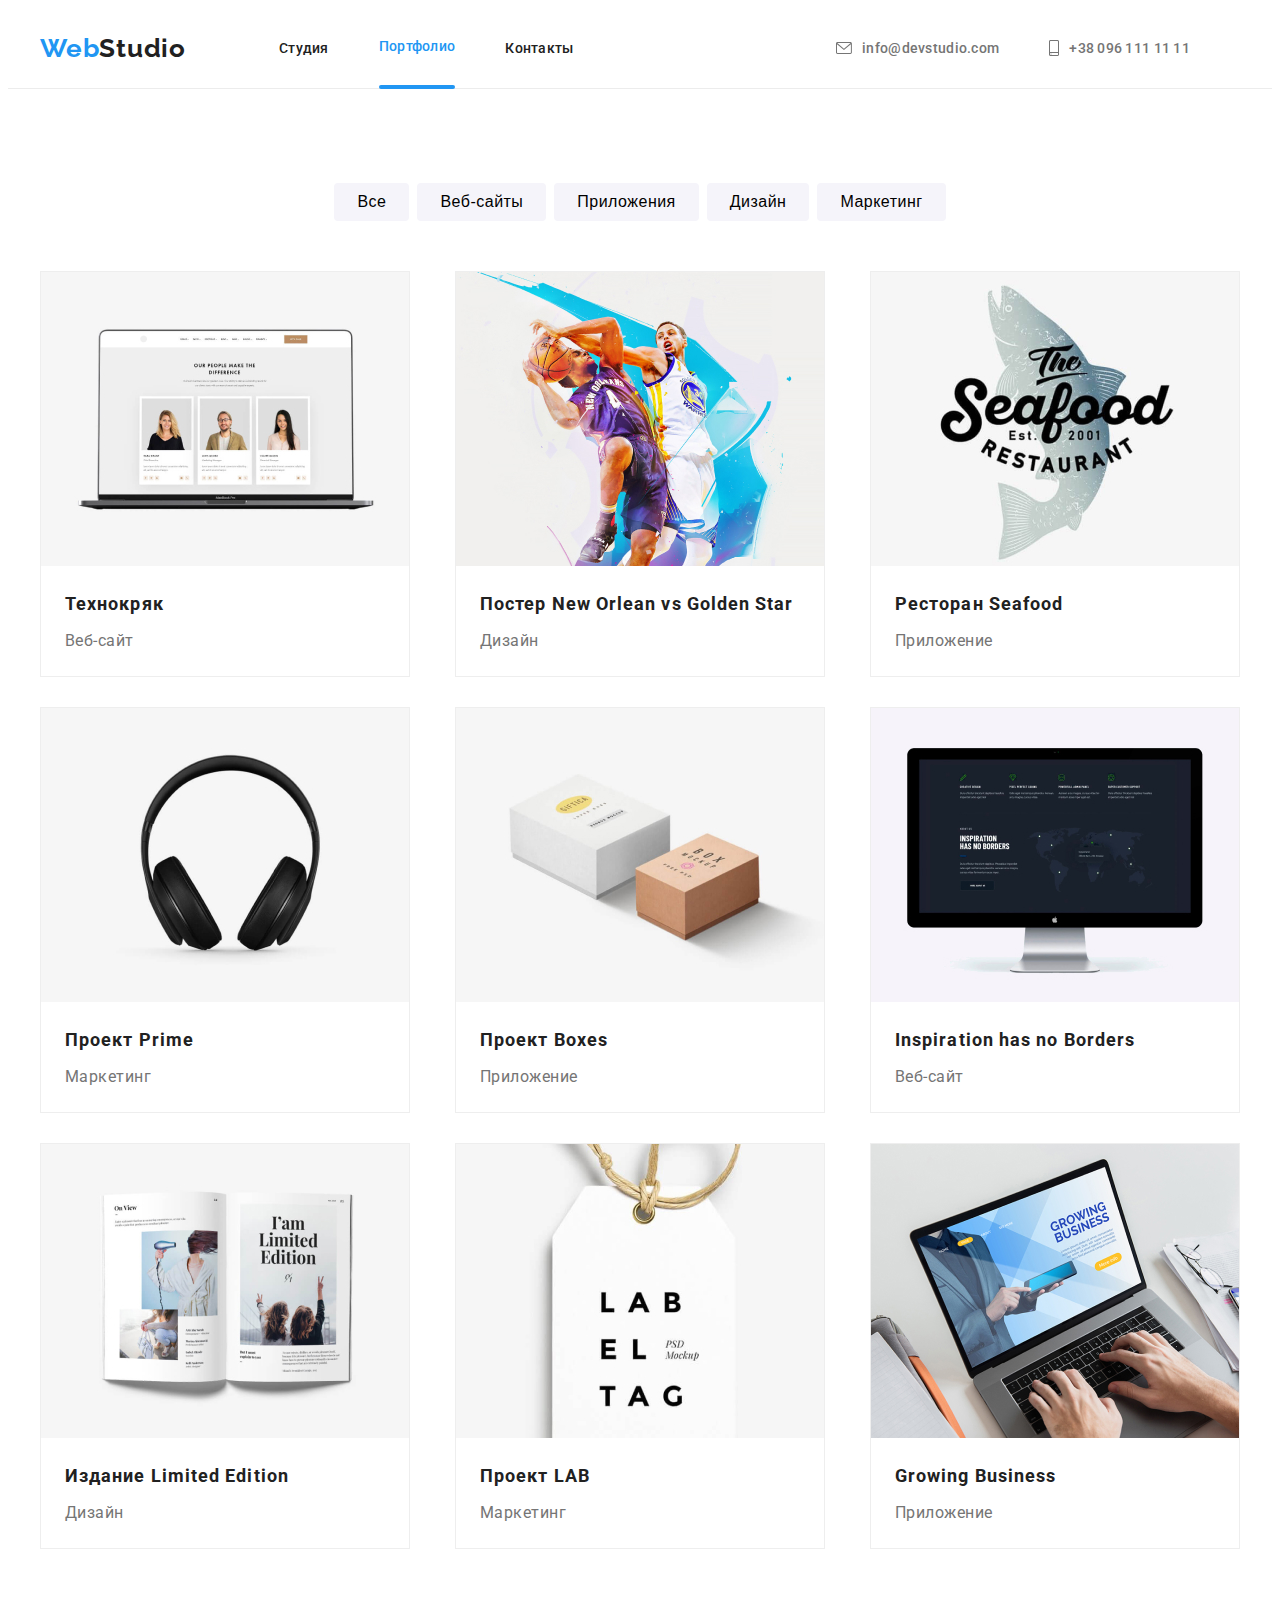
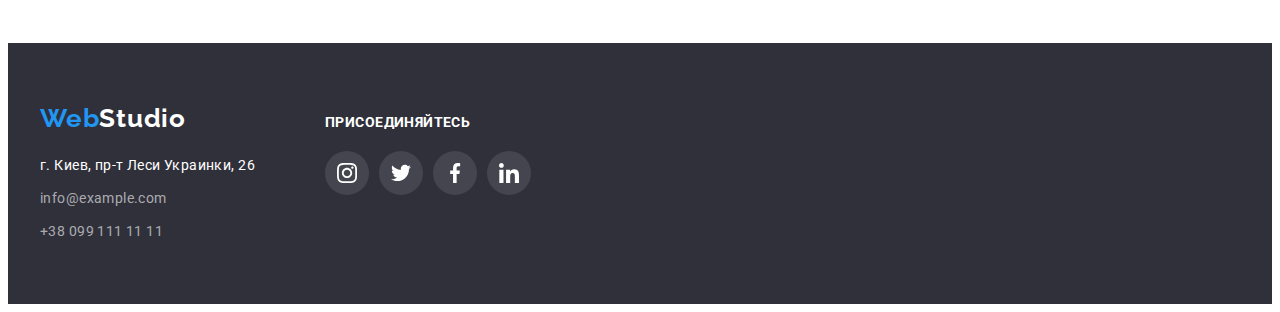
==== portfolio.html @ 15736058 "modal form, footer form" ====
<!DOCTYPE html>
<html lang="ru">
<head>
    <meta charset="UTF-8">
    <meta name="viewport" content="width=device-width, initial-scale=1.0">
    <title>WebStudio</title>
    <link rel="stylesheet" href="https://cdnjs.cloudflare.com/ajax/libs/modern-normalize/1.0.0/modern-normalize.min.css" integrity="sha512-ISS7cAi1PEhQ8jnbJpJZMd29NlhNj4AWYyLOSp2CE/CsHxTCu+r+t0D2yoJudVrd0/8fTVPUVDzY5Tvli75u/g==" crossorigin="anonymous" />
    <link rel="preconnect" href="https://fonts.gstatic.com">
    <link href="https://fonts.googleapis.com/css2?family=Raleway:wght@700&family=Roboto:wght@400;500;700;900&display=swap" rel="stylesheet">
    <link rel="stylesheet" href="./css/style.css">
</head>
<body>
    <header class="header">
        <div class="container">
            <nav class="navigation">
                 <a class="logo-link link" href="./index.html">   
                     <span class="logo-first-side">Web</span><span class="logo-header-side">Studio</span> 
                </a>
                    <ul class="site-nav list">
                        <li class="site-nav-list"><a class="site-nav-link link" href="./index.html">Студия</a></li>
                        <li class="site-nav-list"><a class="site-nav-link link current" href="./portfolio.html">Портфолио</a></li>
                        <li class="site-nav-list"><a class="site-nav-link link" href="./contacts.html">Контакты</a></li>
    
                    </ul>
            </nav>
    
            <address class="header-address">
                <div class="header-mail">
                      <a class="site-address-list link" href="mailto:info@devstudio.com"> <svg class="site-address__icon mail" width="16" height="12"> <use href="./pictures/sprite.svg#icon-mail"></use> </svg>info@devstudio.com</a>
                </div>      
                <div class="header-tel">
                    <a class="site-address-list link" href="tel:+380961111111">  <svg class="site-address__icon phone" width="10" height="16"> <use href="./pictures/sprite.svg#icon-smartphone"></use> </svg>+38 096 111 11 11</a>
                </div>
            </address>
        </div>
    
       </header> 
   <!--Список кнопок-->
   <section class="portfolio" >
       <div class="container">
       <h1 hidden class="button-title" >Наши разработки</h1>
       <ul class="button-list">
           <li class="button-list-item list"> <button class="button" type="button">Все</button></li>
           <li class="button-list-item list"> <button class="button" type="button">Веб-сайты</button></li>
           <li class="button-list-item list"> <button class="button" type="button">Приложения</button></li>
           <li class="button-list-item list"> <button class="button" type="button">Дизайн</button></li>
           <li class="button-list-item list"> <button class="button" type="button">Маркетинг</button></li>
       </ul>

  

   <!--Список разработок-->
       <h2 hidden class="gallery-title">Галерея</h2>
   
        <ul class="gallery-list">
            <li class="gallery-list-item list" >
                <a class="gallery-list-link link" href=""> 
                     <div class="thumb">
                         <img class="gallery-list-img" src="./pictures/portfolio/img.jpg" alt="Ноутбук с открытым сайтом" width="370" height="294"> 
                         <p class="overlay">Технокряк это современная площадка распространения коронавируса. Компании используют эту платформу для цифрового шпионажа и атак на защищённые сервера конкурентов.</p>
                     </div>
                         <div class="gallery-text-container"> <h3 class="gallery-list-title">Технокряк</h3>
                        <p class="gallery-list-text">Веб-сайт</p>
                        </div>
                    </a>        
                </li>
            <li class="gallery-list-item list" >
                <a class="gallery-list-link link" href=""> 
                    <div class="thumb">
                        <img  class="gallery-list-img" src="./pictures/portfolio/img-1.jpg" alt="Баскетболисты" width="370" height="294">
                        <p class="overlay">Технокряк это современная площадка распространения коронавируса. Компании используют эту платформу для цифрового шпионажа и атак на защищённые сервера конкурентов.</p>
                  </div>
               <div class="gallery-text-container"> <h3 class="gallery-list-title">Постер New Orlean vs Golden Star</h3>
                <p class="gallery-list-text">Дизайн</p>
                </div>
            </a>
            </li>
            <li class="gallery-list-item list" >
                <a class="gallery-list-link link" href=""> 
                    <div class="thumb">
                        <img  class="gallery-list-img" src="./pictures/portfolio/img-2.jpg" alt="Логотип ресторана" width="370" height="294">
                        <p class="overlay">Технокряк это современная площадка распространения коронавируса. Компании используют эту платформу для цифрового шпионажа и атак на защищённые сервера конкурентов.</p>
                     </div>
               <div class="gallery-text-container"> <h3 class="gallery-list-title">Ресторан Seafood</h3>
                <p class="gallery-list-text">Приложение</p>
            </div>
            </a>
            </li>
            <li class="gallery-list-item list" >
                <a class="gallery-list-link link" href=""> 
                    <div class="thumb">
                        <img  class="gallery-list-img" src="./pictures/portfolio/img-3.jpg" alt="Наушники" width="370" height="294">
                        <p class="overlay">Технокряк это современная площадка распространения коронавируса. Компании используют эту платформу для цифрового шпионажа и атак на защищённые сервера конкурентов.</p>
                    </div>
               <div class="gallery-text-container"> <h3 class="gallery-list-title">Проект Prime</h3>
                <p class="gallery-list-text">Маркетинг</p>
                </div>
            </a>
            </li>
            <li class="gallery-list-item list" >
                <a class="gallery-list-link link" href=""> 
                    <div class="thumb">
                        <img  class="gallery-list-img" src="./pictures/portfolio/img-4.jpg" alt="Две коробки" width="370" height="294">
                        <p class="overlay">Технокряк это современная площадка распространения коронавируса. Компании используют эту платформу для цифрового шпионажа и атак на защищённые сервера конкурентов.</p>
                  </div>
               <div class="gallery-text-container"> <h3 class="gallery-list-title">Проект Boxes</h3>
                <p class="gallery-list-text">Приложение</p>
                </div>
            </a>
            </li>

            <li class="gallery-list-item list" >
                <a class="gallery-list-link link" href=""> 
                    <div class="thumb">
                        <img  class="gallery-list-img" src="./pictures/portfolio/img-5.jpg" alt="Монитор с открытой картой мира" width="370" height="294">
                        <p class="overlay">Технокряк это современная площадка распространения коронавируса. Компании используют эту платформу для цифрового шпионажа и атак на защищённые сервера конкурентов.</p>
                  </div>
               <div class="gallery-text-container"> <h3 class="gallery-list-title">Inspiration has no Borders</h3>
                <p class="gallery-list-text">Веб-сайт</p>
                </div>
            </a>
            </li>
            <li class="gallery-list-item list" >
                <a class="gallery-list-link link" href=""> <div class="thumb">
                    <img  class="gallery-list-img" src="./pictures/portfolio/img-6.jpg" alt="Открытая книга" width="370" height="294">
                    <p class="overlay">Технокряк это современная площадка распространения коронавируса. Компании используют эту платформу для цифрового шпионажа и атак на защищённые сервера конкурентов.</p>
                </div>
               <div class="gallery-text-container"> <h3 class="gallery-list-title">Издание Limited Edition</h3>
                <p class="gallery-list-text">Дизайн</p>
                </div>
            </a>
            </li>
            <li class="gallery-list-item list" >
                <a class="gallery-list-link link" href=""> 
                    <div class="thumb">
                        <img  class="gallery-list-img" src="./pictures/portfolio/img-7.jpg" alt="Ярлык" width="370" height="294">
                        <p class="overlay">Технокряк это современная площадка распространения коронавируса. Компании используют эту платформу для цифрового шпионажа и атак на защищённые сервера конкурентов.</p>
                     </div>
               <div class="gallery-text-container"> <h3 class="gallery-list-title">Проект LAB</h3>
                <p class="gallery-list-text">Маркетинг</p>
                </div>
            </a>
            </li>
            <li class="gallery-list-item list" >
                <a class="gallery-list-link link" href=""> 
                    <div class="thumb">
                        <img  class="gallery-list-img" src="./pictures/portfolio/img-8.jpg" alt="Человек работающий за ноутбуком" width="370" height="294">
                        <p class="overlay">Технокряк это современная площадка распространения коронавируса. Компании используют эту платформу для цифрового шпионажа и атак на защищённые сервера конкурентов.</p>
                    </div>
               <div class="gallery-text-container"> <h3 class="gallery-list-title">Growing Business</h3>
                <p class="gallery-list-text">Приложение</p>
                </div>
            </a>
            </li>
        </ul>
    </div>
    </section>

<!--Footer-->
    
<footer class="footer">
    <div class="container">
        <div class="left">
    <div class="footer-logo">
    <a class="footer-logo-link" href="index.html">  <span class="logo-first-side">Web</span><span class="logo-footer-side">Studio</span>
    </a>
    </div>        


    <div class="address-container">
    <address class="footer-address">
            <ul class="footer-list">
                <li class="footer-list-item list"> 
                    <a class="footer-address-link" href="https://goo.gl/maps/CPEfyJvDvuWiQpKV9">г. Киев, пр-т Леси Украинки, 26</a>

                </li>
                <li class="footer-list-item list">
                    <a class="footer-contact-link" href="mailto:info@example.com">info@example.com</a>

                </li>
                <li class="footer-list-item list">
                    <a class="footer-contact-link" href="tel:+380991111111">+38 099 111 11 11</a>

                </li>
            </ul>

    </address>
    </div> 
     </div>

     <div class="right">
         <h3 class="footer-right-title">присоединяйтесь</h3>
         <ul class="social-list list">
            <li class="social-list-item">
                <a href="" class="social-list-link link">
                    <svg class="social-list-icon">
                        <use href="./pictures/sprite.svg#icon-instagram"></use>
                    </svg>
                </a>
            </li>
            <li class="social-list-item">
                <a href="" class="social-list-link link">
                    <svg class="social-list-icon">
                        <use href="./pictures/sprite.svg#icon-twitter"></use>
                    </svg>
                </a>
            </li>
            <li class="social-list-item">
                <a href="" class="social-list-link link">
                    <svg class="social-list-icon">
                        <use href="./pictures/sprite.svg#icon-facebook"></use>
                    </svg>
                </a>
            </li>
            <li class="social-list-item">
                <a href="" class="social-list-link link">
                    <svg class="social-list-icon">
                        <use href="./pictures/sprite.svg#icon-linkedin"></use>
                    </svg>
                </a>
            </li>
        </ul>
     </div>
    
     </div>
</footer>


</body>
</html>
---- css/style.css ----
:root {
    --text-font: "Roboto", sans-serif; 
    --logo-font: "Raleway", sans-serif;
    --text-color:  #212121 ;
    --second-text-color: #757575;
    --third-text-color: #FFFFFF;
    --active-color: #2196F3 ;
    --banner-footer-background: #2F303A;
    --footer-contact-color: #ffffff99;
    --buuton-portfolio-background: #F5F4FA;
    --border-line-color: #ECECEC;
    --border-galerry-color: #eeeeee;
    --social-fill-color: #AFB1B8;
}

body{
    font-family: var(--text-font);
    color: var(--text-color);
    background-color: var(--third-text-color);
}

h1,
h2,
h3,
h4,
h5,
h6,
p {
    margin: 0;
}

ul,ol {
    margin: 0;
    padding: 0;
}

img {
    display: block;
}

.list {
    list-style: none;
}

.link {
    text-decoration: none;
}
 
.container {
    width: 1200px;  
    padding: 0 15px;
    margin: 0 auto;  
    
}

/* !!!!!!!!!!!!!!!!!!!!!!!!!!index.html!!!!!!!!!!!!!!!!! */

.header {
    border-bottom: 1px solid var(--border-line-color);

}

.header .container {
    display: flex;
    align-items: center;
    min-height: 80px;
    
}

/*================Logo==============*/

.navigation .logo-link {
    margin: auto 93px auto auto ;
}

.logo-first-side {
    font-family: var(--logo-font);
    font-weight: 700;
    font-size: 26px;
    line-height: 1.19;
    letter-spacing: 0.03em;
    color: var(--active-color);
}

.logo-header-side {
    font-family: var(--logo-font);
    font-weight: 700;
    font-size: 26px;
    line-height: 1.19;
    letter-spacing: 0.03em;
    color: var(--text-color);
}
/*===============Navigation============*/


.navigation {
    display: flex;
}

 .site-nav-list:not(:last-child) {
     margin-right: 50px;
 }
.site-nav {
    display: flex;
    align-items: center;
}

.site-nav-link {
    font-weight: 500;
    font-size: 14px;
    line-height: 1.43;
    letter-spacing: 0.02em;
    text-decoration: none;
    color: var(--text-color);
    transition: color 250ms cubic-bezier(0.4, 0, 0.2, 1);
}

.site-nav-link.current::after {
    content: "";
    position: relative;
    display: block;
    left: 0;
    bottom: -29px;
    background: var(--active-color);
    border-radius: 2px;
    height: 4px;
    width: 100%;

}

.site-nav-link.current {
    color: var(--active-color);
}

.site-address-list {
    position: relative;
    font-weight: 500;
    font-size: 14px;
    line-height: 1.43;
    letter-spacing: 0.02em;
    color: var(--second-text-color);
    text-decoration: none;
    margin-right: 50px;
    display: flex;
    justify-content: center;
    align-items: center;
    align-content: center;
    transition: color 250ms cubic-bezier(0.4, 0, 0.2, 1);

}

.site-nav-link:hover,
.site-nav-link:focus {
    color: var(--active-color);    
}

/*================Addres header=========*/
.header-address{
    margin-left: auto;
    font-style: normal;
    display: flex;
}


.site-address-list:hover .site-address__icon,
.site-address-list:focus .site-address__icon {
    fill: var(--active-color);
}

.header-mail,
.header-tel {
    display: flex;
    justify-content: space-between;
    align-items: center;
    align-content: center;
}

.site-address-list:hover,
.site-address-list:focus {
    color: var(--active-color);    
}

.site-address__icon {
    fill: var(--second-text-color);
    display: inline-flex;
    margin-right: 10px;
    transition: fill 250ms cubic-bezier(0.4, 0, 0.2, 1);

 }
 
.banner {
    background: var(--banner-footer-background);
    flex-grow: 1;
    padding: 200px 0;
    background-image: linear-gradient(rgba(47, 48, 58, 0.4),
    rgba(47, 48, 58, 0.4)), 
    url(../pictures/bg.jpg);
    background-repeat: no-repeat;
    background-size: cover;
    max-width: 1600px;
}

.banner-title {
    font-weight: 900;
    font-size: 44px;
    line-height: 1.37;
    text-align: center;
    letter-spacing: 0.06em;
    text-transform: uppercase;
    color:var(--third-text-color);
}

.banner-button {
    margin: 30px auto 0 auto;
    font-weight: 700;
    font-size: 16px;
    line-height: 1.88;
    display: flex;
    align-items: center;
    text-align: center;
    letter-spacing: 0.06em;
    color: var(--third-text-color);
    background-color: var(--active-color);
    min-width: 200px;
    height: 50px;
    border-radius: 4px;
    border: none;
    cursor:pointer;
    padding: 10px 33px; 
    transition:  background-color 250ms cubic-bezier(0.4, 0, 0.2, 1) ; 
    
}
.banner-button:focus,
.banner-button:hover {
    background-color: #188ce8;
    
}

/* Modal */

.backdrop {
    position: fixed;
    top: 0;
    left: 0;
    width: 100%;
    height: 100%;
    background: rgba(0, 0, 0, 0.2);
    transition: opacity 500ms cubic-bezier(0.4, 0, 0.2, 1);

}

.backdrop.is-hidden {
    opacity: 0;
    pointer-events: none;
    z-index: 100;


}

.modal-form {
    display: flex;
    flex-direction: column;
}

.modal {
    padding: 40px;
    position: absolute;
    top: 50%;
    left: 50%;
    transform: translate(-50%, -50%);
    min-width: 528px;
    min-height: 581px;
    background: var(--third-text-color);
    box-shadow: 0px 1px 3px rgba(0, 0, 0, 0.12), 0px 1px 1px rgba(0, 0, 0, 0.14), 0px 2px 1px rgba(0, 0, 0, 0.2);
    border-radius: 4px;

}
/* .backdrop.is-hidden {
    transition: opacity 2500ms cubic-bezier(0.4, 0, 0.2, 1);

} */
.modal-form-input {
    display: block;
    width: 100%;
    border: 1px solid rgba(33, 33, 33, 0.2);
    box-sizing: border-box;
    border-radius: 4px;
    height: 40px;
    padding-left: 42px;
    transition: border-color 250ms cubic-bezier(0.4, 0, 0.2, 1);


}

.modal-form-input:focus {
    outline: none;
    border-color: var(--active-color);
    fill: var(--active-color);
}

.modal-form-input:focus + .modal-form-icon {
    fill: var(--active-color);
}

.modal-form-icon {
    position: absolute;
    top: 50%;
    left: 12px;
    transform: translateY(-50%);
    transition: fill 250ms cubic-bezier(0.4, 0, 0.2, 1);

}

.modal-form-input-label {

}

.modal-form-input-title {
    display: block;
    font-weight: 400;
    font-size: 12px;
    line-height: 14px;
    letter-spacing: 0.01em;
    color: var(--second-text-color);
    margin-top: 10px;
    margin-bottom: 4px;

}

.modal-form-input-weapper {
    display: block;
    position: relative;

}

.modal-form-message {
    display: block;
    width: 100%;
    height: 120px;
    border: 1px solid rgba(33, 33, 33, 0.2);
    border-radius: 4px;
    resize: none;
    transition: border-color 250ms cubic-bezier(0.4, 0, 0.2, 1);
    padding: 12px 16px;
    font-size: 14px;
    line-height: 1.14;
    letter-spacing: 0.01em;
}

.modal-form-message:focus {
    outline: none;
    border-color: var(--active-color);
}

.modal-form-message::placeholder {
    color: rgba(117, 117, 117, 0.5);

}

.modal-check-label-link {
    color: var(--active-color);
}

.modal-form-check-label {
    display: flex;
    align-items: center;
    flex-wrap: wrap;
    margin-top: 20px;
    font-weight: 400;
    font-size: 14px;
    line-height: 24px;
    letter-spacing: 0.03em;
    color: var(--second-text-color);

}

.modal-form-check-label::before {
    display: inline-block;
    content: "";
    width: 16px;
    height: 15px;
    border: 1px solid #212121 ;
    margin-right: 8px;

}

.modal-form-check:checked + .modal-form-check-label::before {
    background-color: var(--active-color);
    border: solid var(--active-color);
    background-image: url(../pictures/checkbox.svg);
    background-size: cover;
}

.modal-form-button {
    margin: 30px auto 0 auto;
    font-weight: 700;
    font-size: 16px;
    line-height: 1.88;
    display: flex;
    align-items: center;
    text-align: center;
    letter-spacing: 0.06em;
    color: var(--third-text-color);
    background-color: var(--active-color);
    min-width: 200px;
    height: 50px;
    border-radius: 4px;
    border: none;
    cursor:pointer;
    padding: 10px 33px; 
    transition:  background-color 250ms cubic-bezier(0.4, 0, 0.2, 1) ; 
    align-self: center;
    justify-content: center;
}
.modal-form-button:focus,
.modal-form-button:hover {
    background-color: #188ce8;
    
}


.modal-close-button {
    position: absolute;
    top: 0;
    right: 0;
    cursor:pointer;
    width: 30px;
    height: 30px;
    margin-top: 8px;
    margin-right: 8px;
    background: var(--third-text-color);
    border: 1px solid rgba(0, 0, 0, 0.1);
    border-radius: 50%;
    display: flex;
    align-items: center;
    justify-content: center;
  
}

.modal-close-button:focus,
.modal-close-button:hover {
    fill: var(--active-color);
}

.modal-title {
    font-family: Roboto;
    font-weight: 700;
    font-size: 20px;
    line-height: 23px;
    text-align: center;
    letter-spacing: 0.03em;
    color: var(--text-color);
    margin-bottom: 2px;
}

.visually-hidden {
    position: absolute !important;
    clip: rect(1px 1px 1px 1px); /* IE6, IE7 */
    clip: rect(1px, 1px, 1px, 1px);
    padding: 0 !important;
    border: 0 !important;
    height: 1px !important;
    width: 1px !important;
    overflow: hidden;
  }

/*===========Features==========*/


.visually-hidden:not(:focus):not(:active),
input[type="checkbox"].visually-hidden,
input[type="radio"].visually-hidden {
  position: absolute;
  width: 1px;
  height: 1px;
  margin: -1px;
  border: 0;
  padding: 0;
  white-space: nowrap;
  clip-path: inset(100%);
  clip: rect(0 0 0 0);
  overflow: hidden;
}

.features {
    padding-top: 94px;
}

.features-list{
display: flex;
}

.features-list-item:not(:last-child) {
    margin-right: 30px;
}


.features-list-item {
    width: 270px;
}

.features-list-title {
    font-weight: 700;
    font-size: 14px;
    line-height: 1.14;
    letter-spacing: 0.03em;
    text-transform: uppercase;
    margin-bottom: 10px;
    margin-top: 30px;
}

.features-list-text{
    font-weight: 400;
    font-size: 14px;
    line-height: 1.72;
    letter-spacing: 0.03em;
    color: var(--second-text-color);
}

.features-block {
    display: flex;
    height: 120px;
    width: 270px;
    background-color: var(--buuton-portfolio-background);
    justify-content: center;
    align-items: center;
    border-radius: 4px;
}

.features-icon {
    height: 70px;
    width: 70px;
}

 /*===========What we do==========*/
.img-section {
    padding-top: 94px;
    padding-bottom: 94px;

}

.img-title-items {
    display: flex;
    justify-content: space-between;
    margin-top: 50px;
}

.img-title {
    font-weight: 700;
    font-size: 36px;
    line-height: 1.17;
    text-align: center;
    letter-spacing: 0.03em;
    color: var(--text-color);
}

.img-title-list:not(:last-child) {
    margin-right: 30px;
}

.img-container {
    position: relative;
    z-index: -2;
}

.img-container-text {
    display: flex;
    justify-content: center;
    align-content: center;
    position: absolute;
    bottom: 0;
    left: 0;
    width: 100%;
    height: 70px;
    background: rgba(47, 48, 58, 0.8);

}

.img-text {
    position: absolute;
    top: 50%;
    transform: translateY(-50%);
    font-family: Roboto;
    font-weight: 700;
    font-size: 14px;
    line-height: 1.14;
    text-align: center;
    letter-spacing: 0.03em;
    text-transform: uppercase;
    color: var(--third-text-color);

}

/*================Team============*/


.team {
    background-color: var(--buuton-portfolio-background) ;
    padding: 94px 0;
}

.team-list {
    display: flex;
    justify-content: space-between;
    margin-top: 50px;
}
.team-list:not(:last-child) {
    margin-right: 30px;
}

.team-list-item {
    width: 270px;
    background-color: var(--third-text-color);
    box-shadow: 0px 1px 3px rgba(0, 0, 0, 0.12), 0px 1px 1px rgba(0, 0, 0, 0.14), 0px 2px 1px rgba(0, 0, 0, 0.2);
    border-radius: 0px 0px 4px 4px;
}

.team-title {
    font-weight: 700;
    font-size: 36px;
    line-height: 1.17;
    text-align: center;
    letter-spacing: 0.03em;
    color: var(--text-color);
}

.team-member {
    font-weight: 500;
    font-size: 16px;
    line-height: 1.19;
    text-align: center;
    letter-spacing: 0.03em;
    color: var(--text-color);
    margin-top: 30px;
    margin-bottom: 10px;
}

.team-member-profession {
    font-weight: 400;
    font-size: 16px;
    line-height: 1.19;
    text-align: center;
    letter-spacing: 0.03em;
    margin-bottom: 16px;
    color: var(--second-text-color);
}

.social-list-link {
    display: flex;
    justify-content: center;
    align-items: center;
    width: 44px;
    height: 44px;
    background-color: var(--third-text-color);
    border-radius: 50%;
    transition: color 250ms cubic-bezier(0.4, 0, 0.2, 1),
    background-color 250ms cubic-bezier(0.4, 0, 0.2, 1);

}

.social-list-link:hover,
.social-list-link:focus {
    background-color: var(--active-color);
}

.social-list-link:hover .social-list-icon,
.social-list-link:focus .social-list-icon {
    fill: var(--third-text-color);
}

.social-list {
    display: flex;
    justify-content: space-between;
    margin-bottom: 30px;
    margin: 0 32px 30px 32px;
}

.social-list-icon {
    width: 20px;
    height: 20px;
    fill: var(--social-fill-color);
    transition: fill 250ms cubic-bezier(0.4, 0, 0.2, 1);

}


/* ====================Klient=========== */

.klient {
    padding: 94px 0 ;
}

.klient-title {
    font-weight: 700;
    font-size: 36px;
    line-height: 1.17;
    text-align: center;
    letter-spacing: 0.03em;
    color: var(--text-color);
}

.klient-list {
    display: flex;
    margin-top: 50px;
}

.klient-list-icon {
    fill: var(--social-fill-color);
    transition: fill 250ms cubic-bezier(0.4, 0, 0.2, 1);

    
}

.klient-list-link {
    display: flex;
    height: 90px;
    width: 170px;
    justify-content: center;
    align-items: center;
    border: 1px solid var(--social-fill-color) ;
    box-sizing: border-box;
    border-radius: 4px;
    transition: border-color 250ms cubic-bezier(0.4, 0, 0.2, 1);


}

.klient-list-item:not(:last-child) {
    margin-right: 30px;
}

.klient-list-link:focus,
.klient-list-link:hover {
    border-color: var(--active-color);
}

.klient-list-link:focus .klient-list-icon,
.klient-list-link:hover .klient-list-icon {
    fill: var(--active-color);
}

.kl
.klient-list-item {
    display: flex;
    justify-content: space-between;
    align-items: center;
}
    
 /*=================Footer========== */

 .footer .container {
     display: flex;
 }
 
 .footer-logo-link {
     text-decoration: none;
 }
.footer {
    background-color: var(--banner-footer-background);
    padding: 60px 0;
}

.footer-logo {
    margin-bottom: 20px;
}

.footer-address {
    font-style: normal;
}

.logo-footer-side {
    font-family: var(--logo-font);
    font-weight: 700;
    font-size: 26px;
    line-height: 1.19;
    letter-spacing: 0.03em;
    color: var(--third-text-color);
}

.footer-address-link {
    font-weight: 400;
    font-size: 14px;
    line-height: 1.71;
    letter-spacing: 0.03em;
    color: var(--third-text-color);
    text-decoration: none;
    transition: color 250ms cubic-bezier(0.4, 0, 0.2, 1);

}

.footer-list {
    display: inline-block;
}

.footer-list:not(:last-child) {
    margin-bottom: 9px;
}

.footer-address-link:hover,
.footer-address-link:focus {
    color: var(--active-color);
}

.footer-contact-link:not(:last-child) {
    margin-bottom: 9px;
}
.footer-contact-link {
    display: inline-block;
    font-weight: 400;
    font-size: 14px;
    line-height: 1.71;
    letter-spacing: 0.03em;
    color: var(--footer-contact-color);
    text-decoration: none;
    margin-top: 9px;
    transition: color 250ms cubic-bezier(0.4, 0, 0.2, 1);

}

.footer-contact-link:hover,
.footer-contact-link:focus {
    color: var(--active-color);
}


/* =========Right box========= */
.right {
    margin-left: 70px;
    margin-top: 12px;
    display: flex;
    flex-direction: column;
}

.footer-right-title {
    font-weight: 700;
    font-size: 14px;
    line-height: 1.14;
    letter-spacing: 0.03em;
    text-transform: uppercase;
    color: var(--third-text-color);
    margin-bottom: 20px;
}

.footer .social-list {
    display: flex;
    flex-direction: row;
    justify-content: flex-start;
    margin: 0;
}

.footer .social-list-icon {
    fill: var(--third-text-color);  
}

.footer .social-list-item:not(:last-child) {
    margin-right: 10px;
}

.footer .social-list-link:focus,
.footer .social-list-link:hover {
    background-color: var(--active-color);
}

.footer .social-list-link {
    background: rgba(255, 255, 255, 0.1);
}

/* ========Form======== */

.footer-form {
    margin-left: 93px;
    margin-top: 12px;
    display: flex;
    flex-direction: column;
}

.footer-form-submit{
    display: flex;
}

.footer-form-title {
    font-weight: 700;
    font-size: 14px;
    line-height: 1.14;
    letter-spacing: 0.03em;
    text-transform: uppercase;
    color: var(--third-text-color);
    margin-bottom: 20px;
}

.footer-form-button {
    display: flex;
    justify-content: center;
    align-items: center;
    text-align: center;
    margin-left: 12px;
    font-weight: 700;
    font-size: 16px;
    line-height: 1.88;
    letter-spacing: 0.06em;
    color: var(--third-text-color);
    background-color: var(--active-color);
    min-width: 200px;
    height: 50px;
    border-radius: 4px;
    border: none;
    cursor:pointer;
    box-shadow: 0px 4px 4px rgba(0, 0, 0, 0.15);
    transition:  background-color 250ms cubic-bezier(0.4, 0, 0.2, 1) ; 

}

.footer-form-button:hover,
.footer-form-button:focus {
    background-color: #188ce8;

}

.footer-form-icon {
    margin-left: 10px;
}

.footer-form-mail {
    padding: 15px 16px;
    min-width: 358px;
    height: 50px;
    font-weight: 400;
    font-size: 16px;
    line-height: 20px;
    background-color: inherit;
    align-items: center;
    letter-spacing: 0.03em;
    color: var(--third-text-color);
    border: 1px solid rgba(255, 255, 255, 0.3);
    box-sizing: border-box;
    filter: drop-shadow(0px 4px 4px rgba(0, 0, 0, 0.15));
    border-radius: 4px;

}

/* !!!!!!!!!!!!!!!!!!!!!!!!!!!!!!!!!!!portfolio.html!!!!!!!!!!!!!!!!!!!!!!!!!!!1*/

.portfolio  {
    padding: 94px 0;

}

.button {
    background-color: var(--buuton-portfolio-background) ;
    align-items: center;
    text-align: center;
    min-width: 73px;
    border-radius: 4px;
    border: none;
    padding: 6px 23px;
    cursor:pointer;
    font-weight: 500;
    font-size: 16px;
    line-height: 26px;
    letter-spacing: 0.03em;
    transition: color 250ms cubic-bezier(0.4, 0, 0.2, 1),
    background-color 250ms cubic-bezier(0.4, 0, 0.2, 1);
    ;


}

.button-list-item:not(:last-child) {
    margin-right: 8px;
}

.button:not(:last-child) {
    margin-right: 8px;
}

.button-list {
display: flex;
justify-content: center;
margin-bottom: 20px;
}

.button:hover,
.button:focus {
    color: var(--third-text-color) ;
    background-color: var(--active-color);
}

.gallery-list {
    display: flex;
    justify-content: space-between;
    flex-wrap: wrap;
}

.gallery-list-item {
    width: 370px;
    background: var(--third-text-color);
    box-sizing: border-box;
    align-content: flex-start;
    margin-top: 30px;
    border: 1px solid var(--border-galerry-color);
    transition: box-shadow 250ms cubic-bezier(0.4, 0, 0.2, 1);

}
.gallery-list-item:hover{
        box-shadow: 0px 1px 1px rgba(0, 0, 0, 0.12), 0px 4px 4px rgba(0, 0, 0, 0.06), 1px 4px 6px rgba(0, 0, 0, 0.16);

}
.gallery-list-link{
    display: block;
    overflow: hidden; 
    transition: box-shadow 250ms cubic-bezier(0.4, 0, 0.2, 1);


}

.gallery-list-link:focus,
.gallery-list-link:hover{
    box-shadow: 0px 1px 1px rgba(0, 0, 0, 0.12), 0px 4px 4px rgba(0, 0, 0, 0.06), 1px 4px 6px rgba(0, 0, 0, 0.16);
  
}

.gallery-text-container {
    padding: 20px 24px;
    width: 370px;
}

.gallery-list-title {
    font-weight: 700;
    font-size: 18px;
    line-height: 2;
    letter-spacing: 0.06em;
    color: var(--text-color);
    margin-bottom: 4px;
}

.gallery-list-text {
    font-weight: 400;
    font-size: 16px;
    line-height: 1.88;
    letter-spacing: 0.03em;
    color: var(--second-text-color);


}

.thumb {
    position: relative;
    overflow: hidden;
}

.overlay {
    position: absolute;
    transform: translateY(100%);
    transition: transform 250ms cubic-bezier(0.4, 0, 0.2, 1);
    left: 0;
    top: 0;
    width: 100%;
    height: 100%;
    display: flex;
    align-items: center;
    background-color: var(--active-color);
    font-weight: 400;
    font-size: 18px;
    line-height: 28px;
    letter-spacing: 0.03em;
    color: var(--third-text-color);
    padding: 24px;
    }
.gallery-list-link:focus .overlay,
.gallery-list-link:hover .overlay {
    transform: translateY(0);
    }
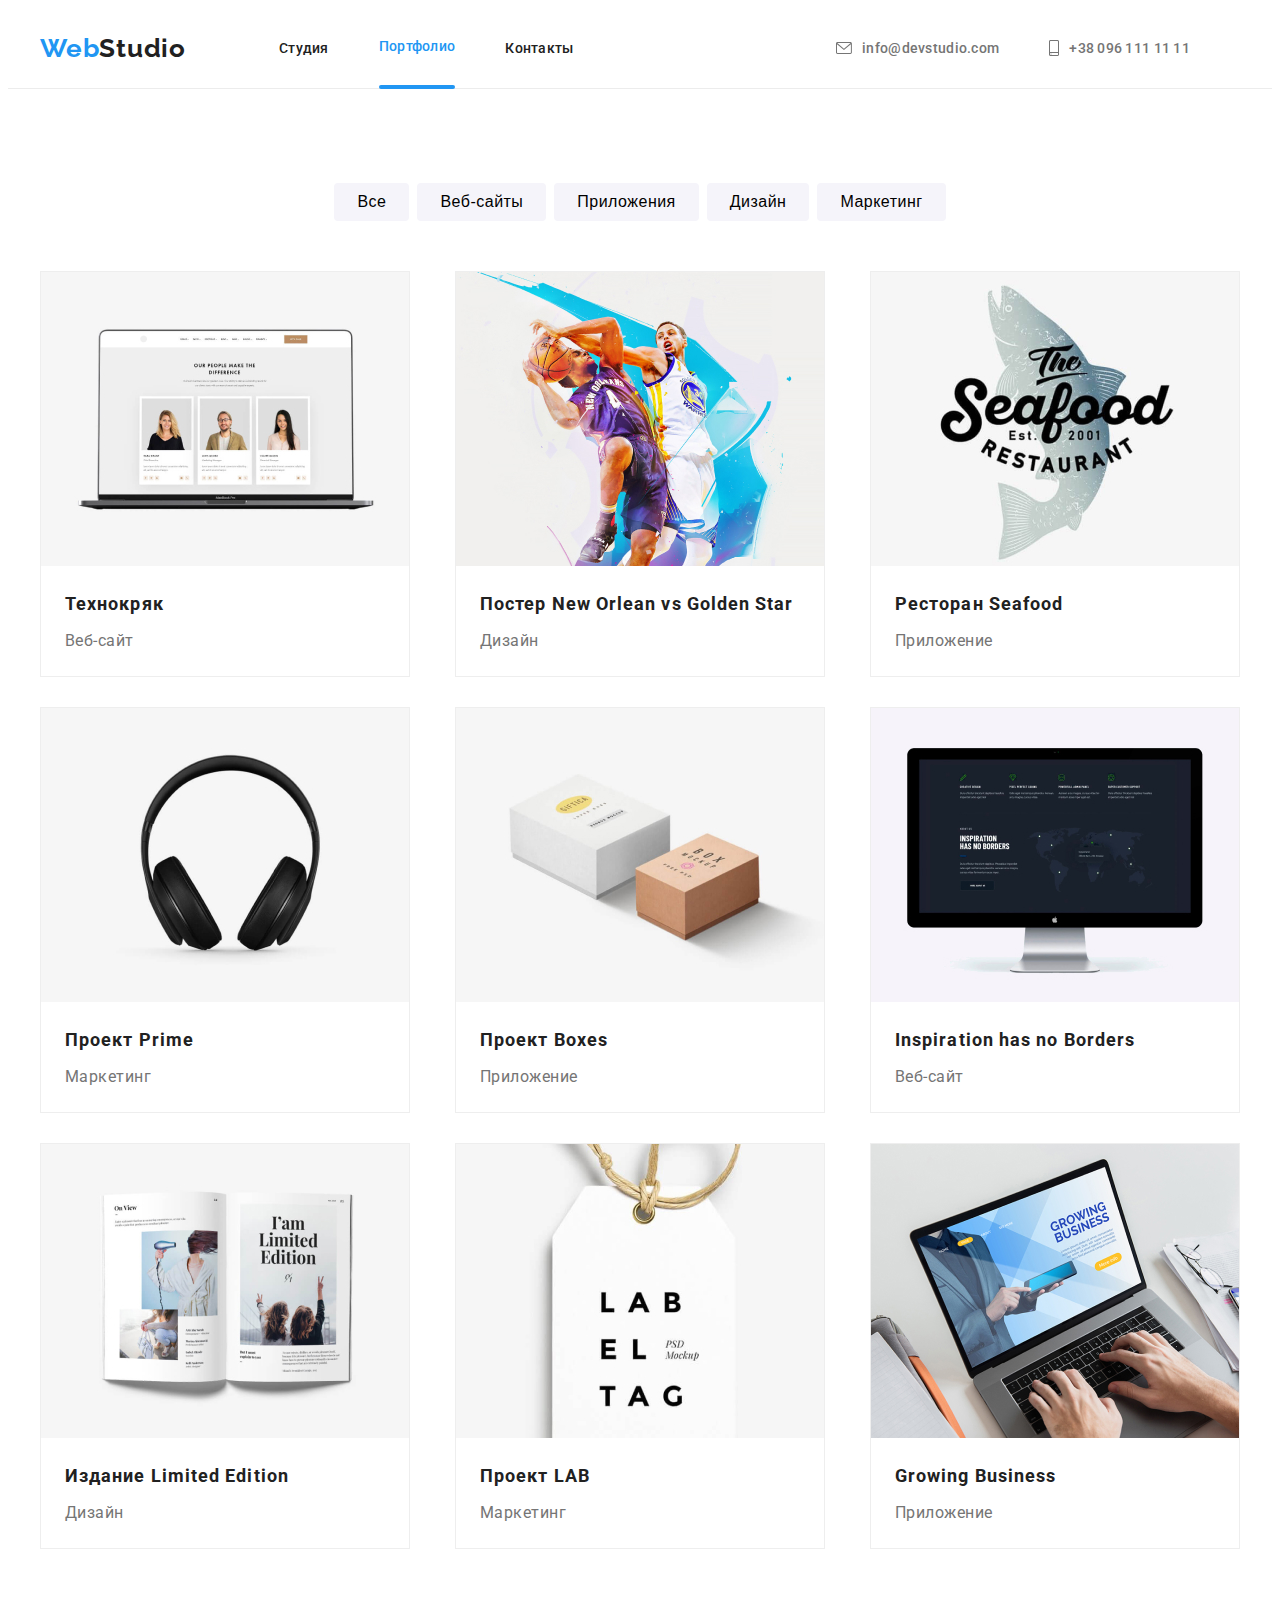
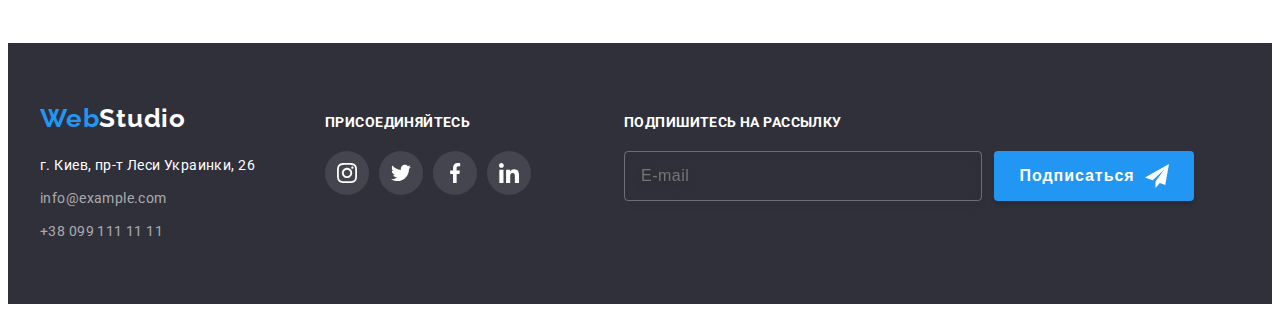
==== commit 04eeaafa: "Update portfolio.html" ====
--- a/portfolio.html
+++ b/portfolio.html
@@ -221,7 +221,18 @@
             </li>
         </ul>
      </div>
-    
+     <div class="footer-form">
+     <h3 class="footer-form-title">Подпишитесь на рассылку</h3>
+     <form action="#" class="footer-form-submit">
+         <label>
+             <input type="email" placeholder="E-mail" class="footer-form-mail" required>
+         </label>
+         <button type="submit" class="footer-form-button">Подписаться<svg class="footer-form-icon" width="24" height="24">
+            <use href="./pictures/sprite.svg#icon-send"></use>
+        </svg>
+    </button>
+     </form>
+    </div>
      </div>
 </footer>
 
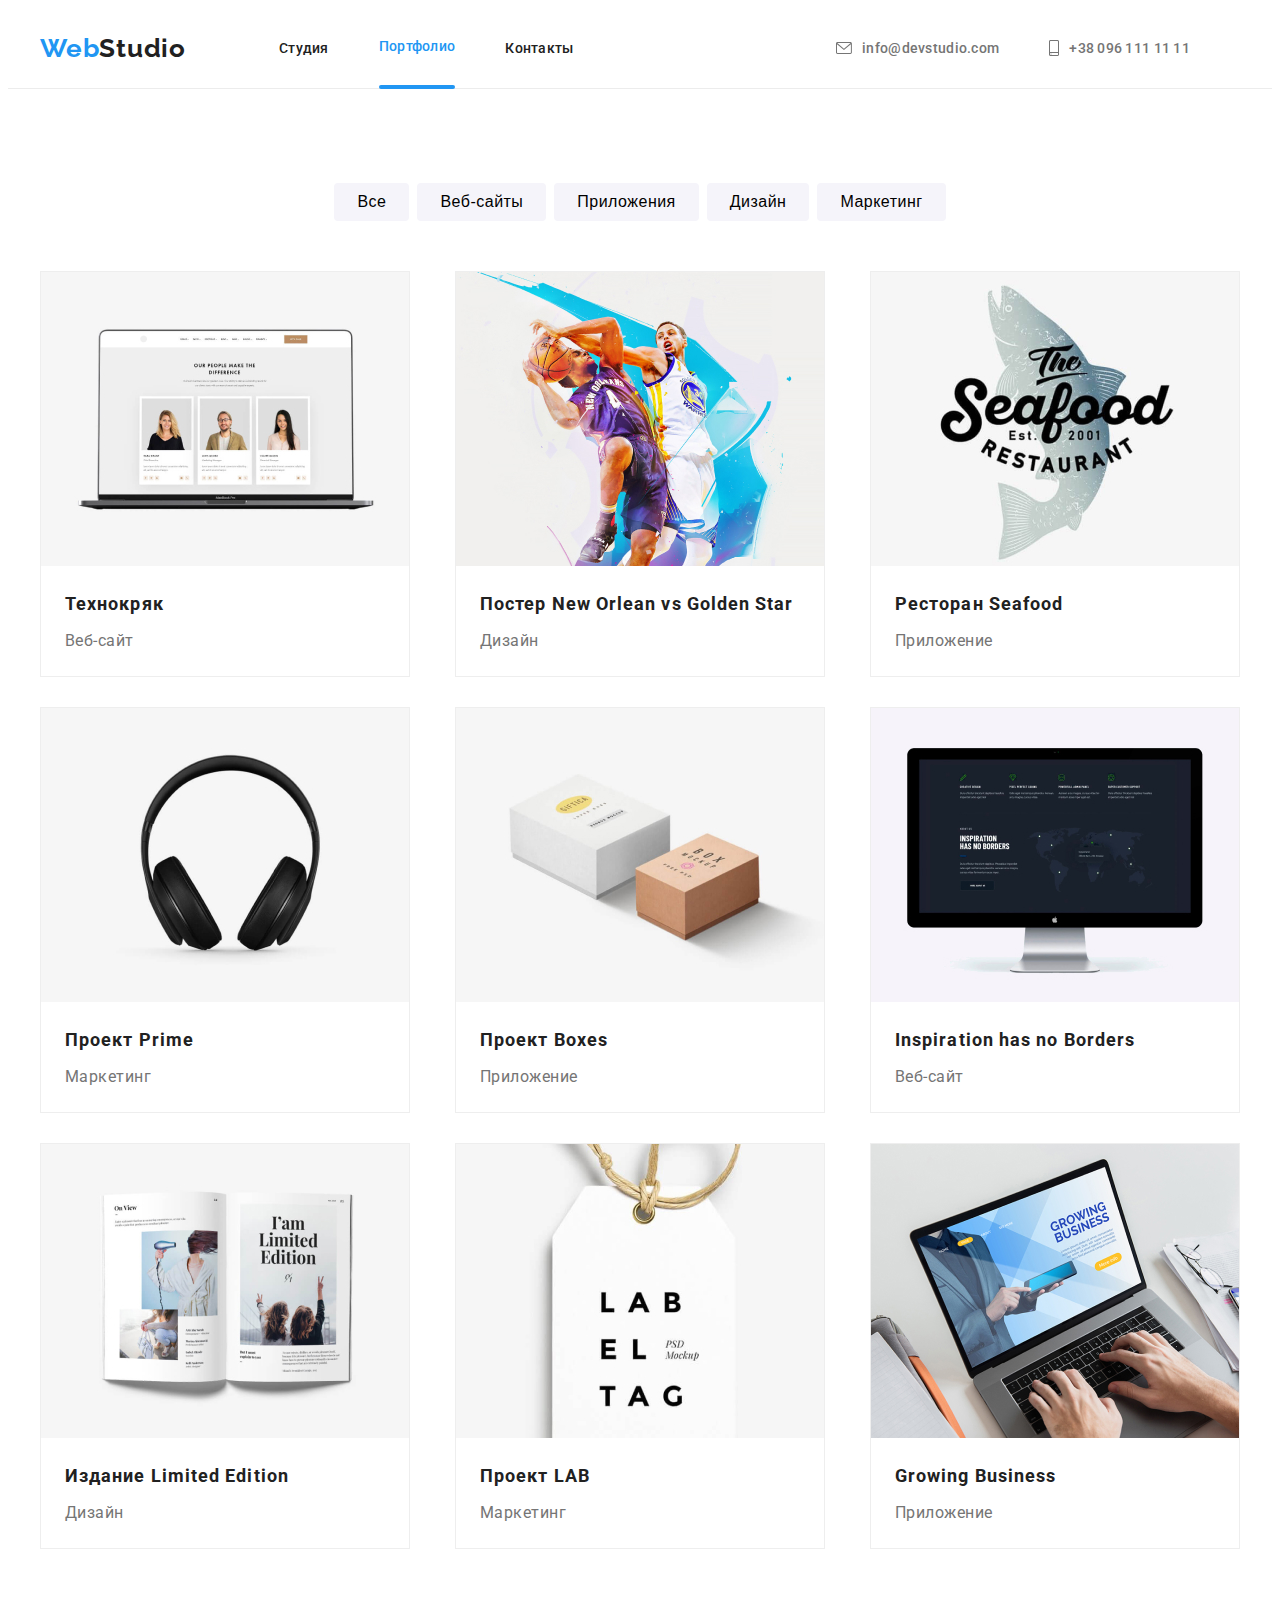
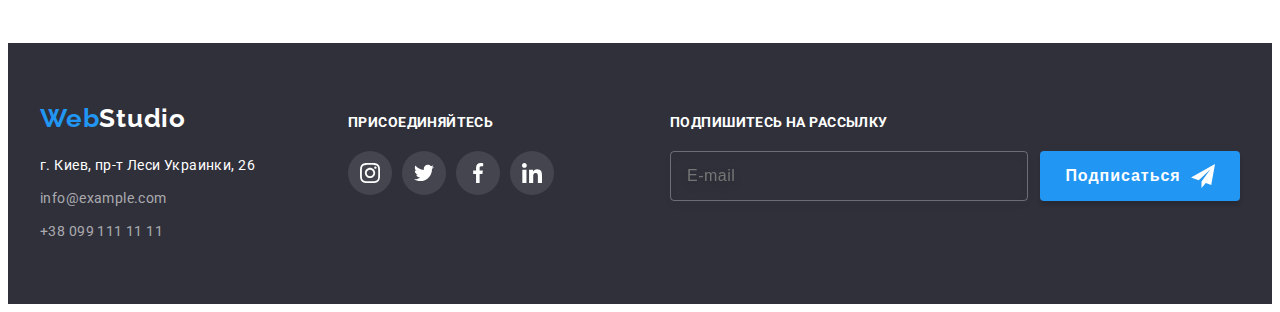
==== commit 5311c04b: "footer container j-c:s-b" ====
--- a/portfolio.html
+++ b/portfolio.html
@@ -222,7 +222,7 @@
         </ul>
      </div>
      <div class="footer-form">
-     <h3 class="footer-form-title">Подпишитесь на рассылку</h3>
+     <b class="footer-form-title">Подпишитесь на рассылку</b>
      <form action="#" class="footer-form-submit">
          <label>
              <input type="email" placeholder="E-mail" class="footer-form-mail" required>
--- a/css/style.css
+++ b/css/style.css
@@ -750,6 +750,7 @@
 
  .footer .container {
      display: flex;
+     justify-content: space-between;
  }
  
  .footer-logo-link {
